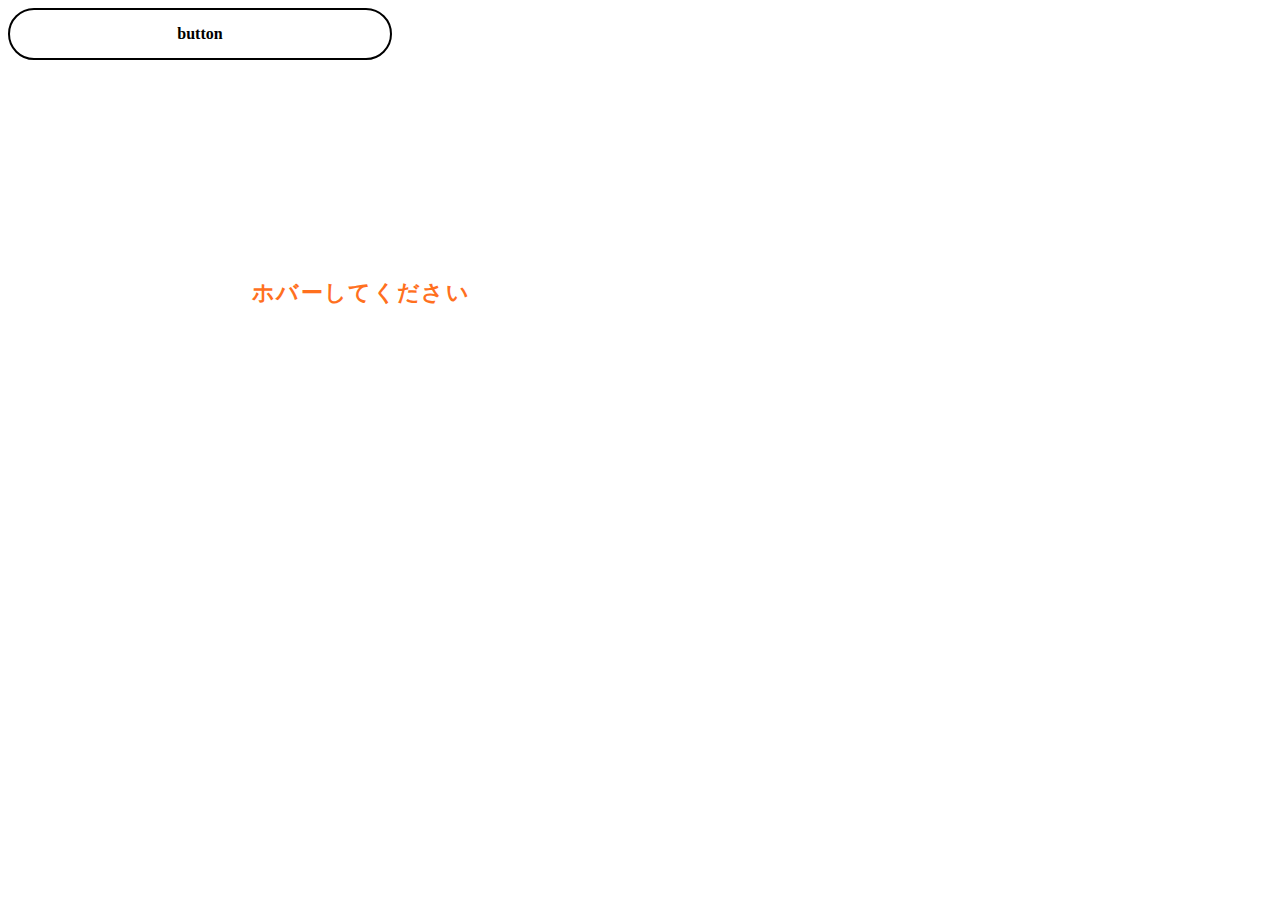
==== about.html @ 1748d76c "add" ====
<!DOCTYPE html>
<html lang="en">
<head>
    <meta charset="UTF-8">
    <meta http-equiv="X-UA-Compatible" content="IE=edge">
    <meta name="viewport" content="width=device-width, initial-scale=1.0">
    <link rel="stylesheet" href="about.css">
    <link rel="icon" href="./icons.png">
    <title>Document</title>
</head>
<body>

    <div class="c-btn">button</div>
     

    <div class="c-bnr"></div>
     
    
    <p class="c-txt">ホバーしてください</p>
</body>
</html>
---- about.css ----
.c-btn,
.c-bnr,
.c-txt {
  cursor: pointer;
  transition: .2s cubic-bezier(0.45, 0, 0.55, 1);
}
 
.c-btn {
  background: #ffffff;
  border: 2px solid #000000;
  border-radius: 60px;
  color: rgb(0, 0, 0);
  display: block;
  font-weight: bold;
  max-width: 300px;
  padding: 15px 40px;
  text-align: center;
}
 

.c-bnr {
  background: url(../img/btn-bnr.jpg)no-repeat center center / cover;
  display: inline-block;
  width: 240px;
  height: 240px;
}
 
.c-txt {
  color: #ff701e;
  display: inline-block;
  font-size: 22px;
  font-weight: bold;
  letter-spacing: 0.06em;
}

 
.c-txt.marker {
  position: relative;
  z-index: 1;
  padding: 0 10px;
}
.c-txt.marker::before {
  background: #ff701e;
  content: "";
  display: block;
  width: 100%;
  height: 100%;
  position: absolute;
  left: 0;
  bottom: 0;
  margin: auto;
  transform: scale(0, 1);
  transform-origin: right top;
  transition: transform .3s;
  z-index: -1;
}
.c-txt.marker:hover {
  color: #fff;
}
.c-txt.marker:hover::before {
  transform-origin: left top;
  transform: scale(1, 1);
}
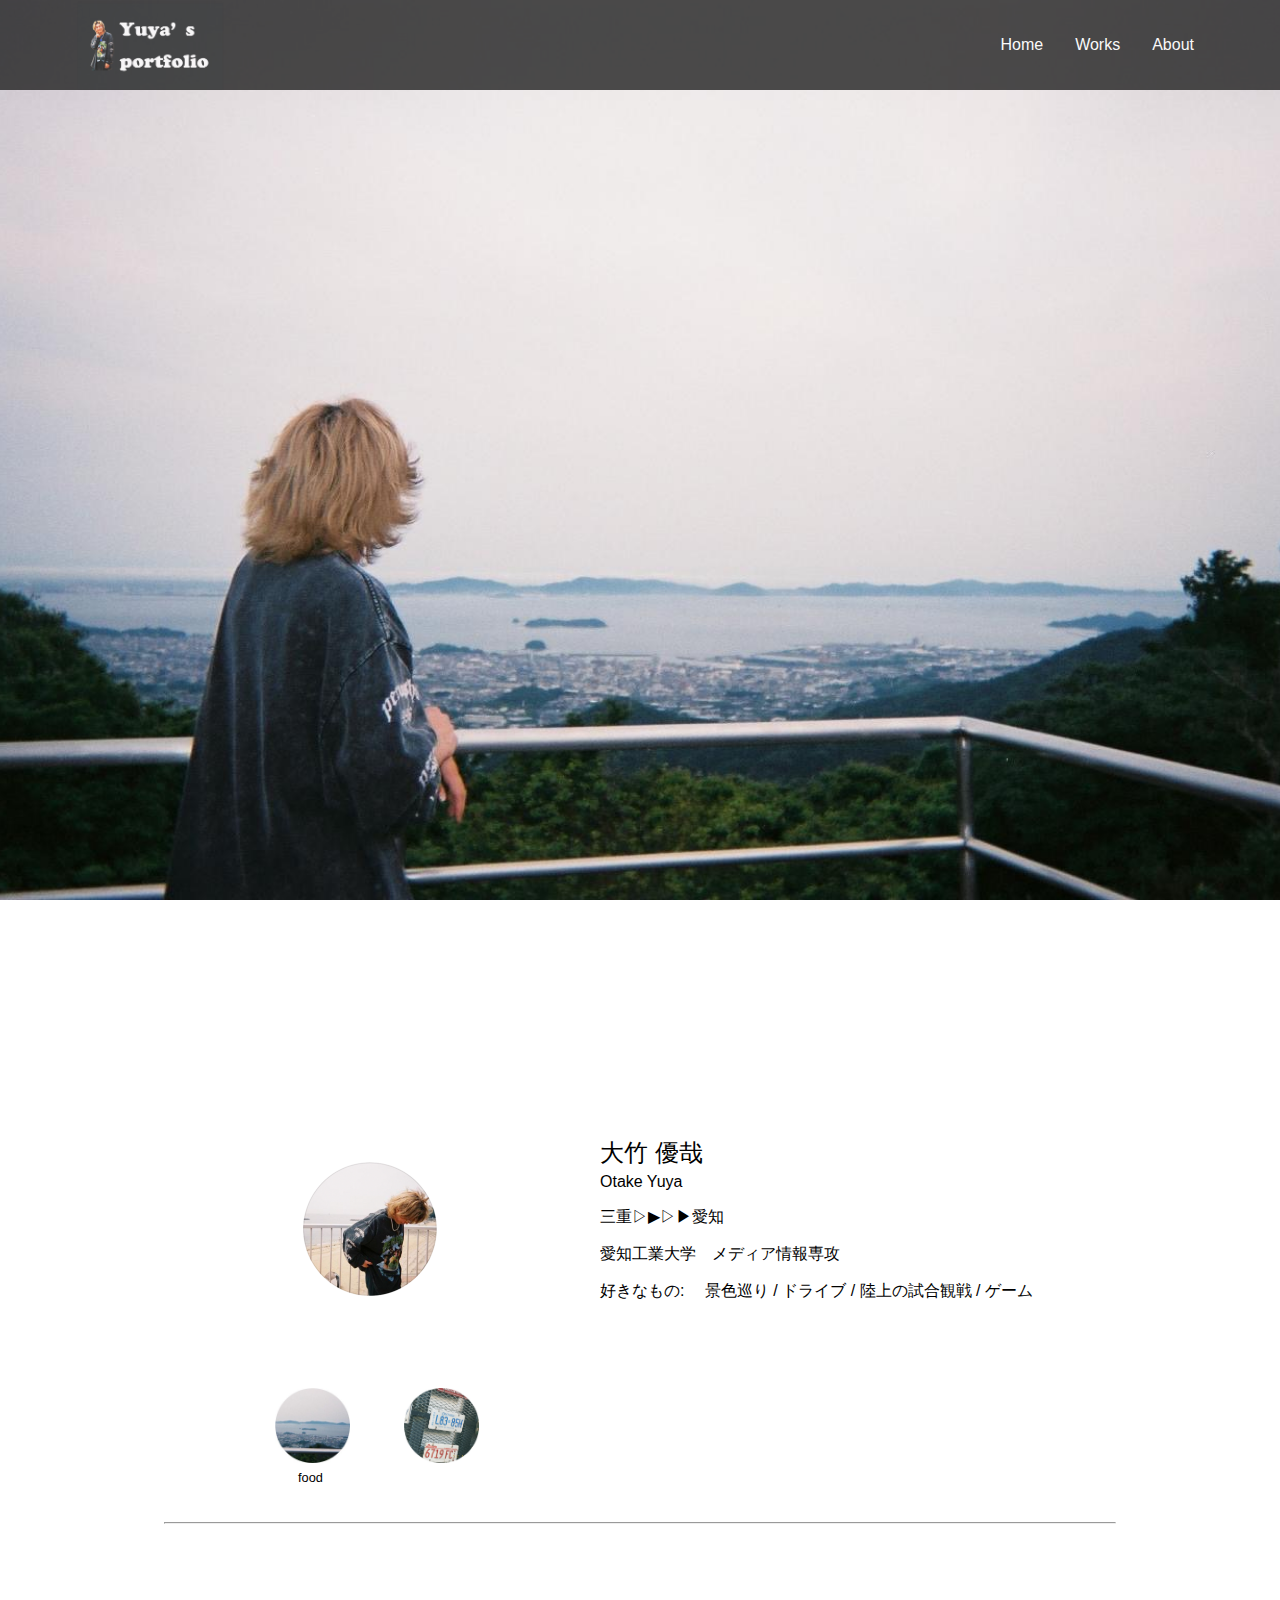
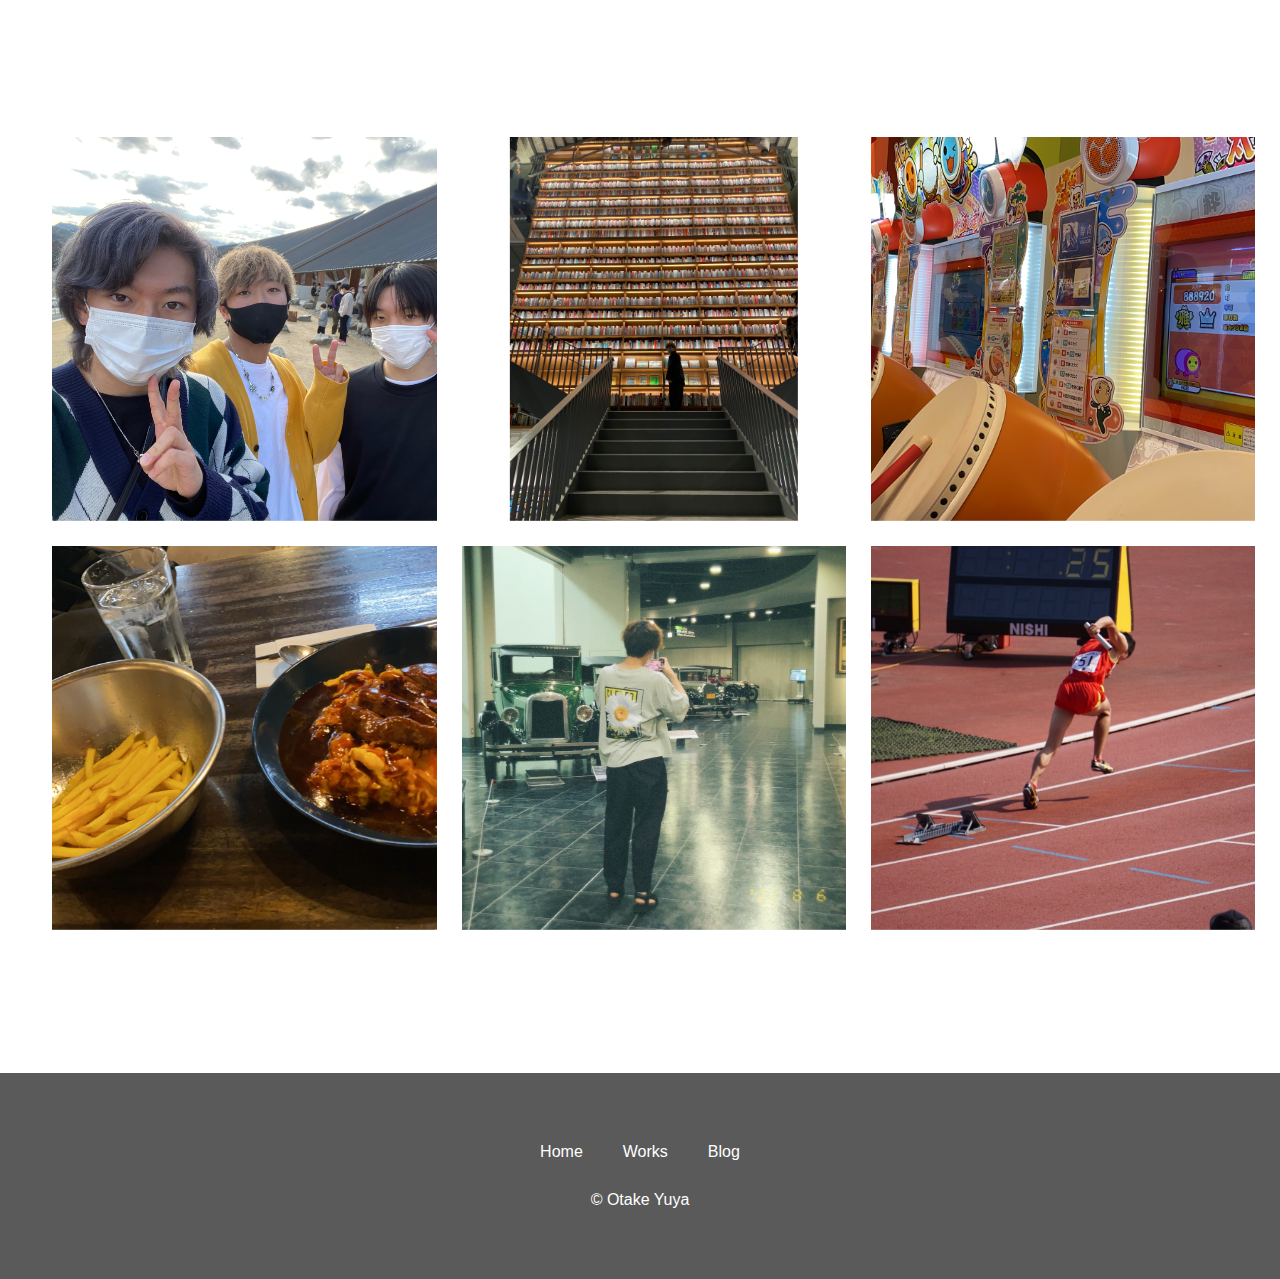
==== commit 39c6e36a: "fini" ====
--- a/about.html
+++ b/about.html
@@ -5,17 +5,134 @@
     <meta http-equiv="X-UA-Compatible" content="IE=edge">
     <meta name="viewport" content="width=device-width, initial-scale=1.0">
     <link rel="stylesheet" href="about.css">
+    <link rel="stylesheet" href="about.js">
     <link rel="icon" href="./icons.png">
     <title>Document</title>
 </head>
 <body>
 
-    <div class="c-btn">button</div>
-     
+    <header class="global-nav">
+        <div class="container">
+            <div>
+                <a class="header_logo" href="./home.html">
+                    <h1 id="logo"><img src="./image/Yuya-logo.png" alt="logo" width="17%"></h1>
+                </a>
+            </div>
+        <nav class="head">     
+          <ul>
+            <li><a href="./home.html">Home</a></li>
+            <li><a href="./works.html">Works</a></li>
+            <li><a href="./about.html">About</a></li>
+           </ul>
+        </nav>
+       </div>
+    </header>
+    <main>
 
-    <div class="c-bnr"></div>
-     
-    
-    <p class="c-txt">ホバーしてください</p>
+        <div class="me">
+            <p></p>
+        </div>
+        <div class="animate three">
+            <span>A</span><span>b</span><span>o</span><span>u</span><span>t</span>
+        </div>
+        <div class="wrapper">
+            <div class="profile">
+                    <img src="./profile.png" id="photo">
+                    <div class="profile_img2">
+                        <a class="sea" href="https://www.instagram.com/stories/highlights/17972788663651148/">
+                            <img src="./se.jpg" width="75" id="photo1">
+                           </a>
+                        <a href="https://www.instagram.com/stories/highlights/17959626817896592/">
+                            <img src="./number.jpg" width="75" id="photo2">
+                           </a>
+                           <div class="text1">
+                                <p>food</p>
+                           </div>
+                           <div class="textdou2">
+                            <p>holiday</p>
+                    </div>
+            </div>
+        </div>
+        <div class="profile_text">
+            <p id="yuya"> 大竹 優哉</p>
+            <p id="name">Otake Yuya</p>
+            <p>三重▷▶︎▷▶愛知</p>
+            <p>愛知工業大学　メディア情報専攻</p>
+            <p>好きなもの:　 景色巡り / ドライブ / 陸上の試合観戦 / ゲーム</p>
+        </div>
+        <hr id="bar" width="950">
+        <!-- -------------------- -->
+        <div class="insta"  >
+            <div>
+                <a>
+                    <img src="./image/nb/a.jpg.jpg" class="img-circle">
+                    <span class="fa-stack fa-lg">
+                      <i class="fa fa-circle fa-stack-2x"></i>
+                      <i class="fa fa-times fa-stack-1x fa-inverse"></i>
+                    </span>
+                </a>
+            </div>
+        
+            <div>
+                <a>
+                    <img src="./image/nb/ani.jpg" class="img-circle">
+                    <span class="fa-stack fa-lg">
+                      <i class="fa fa-circle fa-stack-2x"></i>
+                      <i class="fa fa-times fa-stack-1x fa-inverse"></i>
+                    </span>
+                </a>
+            </div>
+        
+            <div>
+                <a>
+                    <img src="./image/nb/IMG_2251.JPG" class="img-circle">
+                    <span class="fa-stack fa-lg">
+                      <i class="fa fa-circle fa-stack-2x"></i>
+                      <i class="fa fa-times fa-stack-1x fa-inverse"></i>
+                    </span>
+                </a>
+            </div>
+        
+            <div>
+                <a>
+                    <img src="./image/nb/IMG_4107.JPG" class="img-circle">
+                    <span class="fa-stack fa-lg">
+                      <i class="fa fa-circle fa-stack-2x"></i>
+                      <i class="fa fa-times fa-stack-1x fa-inverse"></i>
+                    </span>
+                </a>
+            </div>
+        
+            <div>
+                <a>
+                    <img src="./image/nb/n.jpgn.jpg" class="img-circle">
+                    <span class="fa-stack fa-lg">
+                      <i class="fa fa-circle fa-stack-2x"></i>
+                      <i class="fa fa-times fa-stack-1x fa-inverse"></i>
+                    </span>
+                </a>
+            </div>
+        
+            <div>
+                <a>
+                    <img src="./image/nb/x.jpg" class="img-circle">
+                    <span class="fa-stack fa-lg">
+                      <i class="fa fa-circle fa-stack-2x"></i>
+                      <i class="fa fa-times fa-stack-1x fa-inverse"></i>
+                    </span>
+                </a>
+            </div>
+        
+        </div>
+        <div class="footer02">
+            <ul class="menu">
+            <li><a href="./home.html">Home</a></li>
+            <li><a href="./works.html">Works</a></li>
+            <li><a href="https://www.instagram.com/y.u.y.a.08/">Blog</a></li>
+            </ul>
+            <p class="copyright">
+            &copy; Otake Yuya
+            </p>
+    </main>
 </body>
-</html>+</html>
--- a/about.css
+++ b/about.css
@@ -1,63 +1,405 @@
-.c-btn,
-.c-bnr,
-.c-txt {
-  cursor: pointer;
-  transition: .2s cubic-bezier(0.45, 0, 0.55, 1);
-}
+html {
+    /* スムーススクロール用 */
+    cursor: url();
+    text-decoration: none;
+    scroll-behavior: smooth;
+    list-style: none;
+    
+  }
+ body {
+  margin: 0;
+  padding: 0;
+  font-family: "Avenir Next", Avenir, "Helvetica Neue", Helvetica, Arial, "Yu Gothic", "Hiragino Sans", sans-serif;
+ }
+   
+  
+
  
-.c-btn {
-  background: #ffffff;
-  border: 2px solid #000000;
-  border-radius: 60px;
-  color: rgb(0, 0, 0);
-  display: block;
-  font-weight: bold;
-  max-width: 300px;
-  padding: 15px 40px;
-  text-align: center;
-}
+
+header {
+    position: fixed;
+    width: 100%;
+    top: 0;
+    left: 0;
+    background-color: rgb(33, 33, 33);
+    z-index: 9999; /*重なりを調整*/
+    opacity: 0.8;
+  }
+  
+  .container {
+    width: 1200px;
+    max-width: 100%;
+    margin: 0 auto;
+  }
+  
+
+  header .container {
+    display: flex;
+    align-items: center;
+    height: 90px;
+  }
+  
+  header .container h1 {
+    font-weight: normal;
+    font-size: 2.5rem;
+    flex: 1;
+    padding-left: 1rem;
+  }
+  
+  header .container nav ul {
+    display: flex;
+    margin-right: 30px;
+  }
+  
+  header .container nav ul li {
+    list-style: none;
+    padding: 1rem 1rem;
+  }
+  
+  header .container nav ul li a{
+   color: rgb(255, 255, 255); 
+   padding-bottom: 10px;
  
-
-.c-bnr {
-  background: url(../img/btn-bnr.jpg)no-repeat center center / cover;
-  display: inline-block;
-  width: 240px;
-  height: 240px;
-}
+   text-decoration: none;
+   background:
+      linear-gradient(currentColor 0 0) 0 100% /var(--d, 0%) 3px no-repeat,
+      linear-gradient(90deg, transparent 50%, currentColor 0) bottom /calc(2*var(--d, 0%)) 3px no-repeat;
+    transition:0.5s;
+  }
+
+  
+  header .container nav ul li a:hover{
+    color: rgb(250, 57, 57);
+    --d: 51%;
+}
+  
+  header .container #logo {
+    margin-top: 38px;
+    margin-left: 20px;
+  }  
+
+  .me {
+    background-image: url(./image/D4A63040-1418-4167-94FE-35731B7A6A6E.jpg);
+    position: relative;
+    min-height: 100%;
+    height: 420px;
+    background-size: cover;
+    background-attachment: fixed;
+    background-repeat: no-repeat;
+    background-position: center center;
+    z-index: 2;
+    padding: 20em 0em;
+  } 
+  .about-text {
+    position: relative;
+
+  }
+  .profile {
+    margin-top: 10px;
+  }
+  #photo {
+    position: relative;
+    width: 10.5%;
+    top: 92px;
+    left: 303px;
+  }
+  .profile_img2 {
+    margin-top: 180px;
+    margin-left:275px;
+  }
+  #photo1 {
+  
+  }
+  #photo2 {
+    margin-left: 50px;
+  
+  }
+  
+  .profile_img2 .sea {
+    text-decoration: none;
+  }
  
-.c-txt {
-  color: #ff701e;
-  display: inline-block;
-  font-size: 22px;
-  font-weight: bold;
-  letter-spacing: 0.06em;
-}
-
+  .profile_img2 {
+  animation-name:updown1;   /* アニメーション名の指定 */
+  animation-delay:0s;   /* アニメーションの開始時間指定 */
+  animation-duration: 3s;   /* アニメーション動作時間の指定 */
+  animation-timing-function: ease-in-out;  /* アニメーションの動き指定（徐々に早く）*/
+  animation-iteration-count: infinite; 
+  }
+  @keyframes updown1 {
+  0% {
+  transform: translateY(0);
+  }
+  50% {
+  transform: translateY(-20px);
+  }
+  100% {
+  transform: translateY(0);
+  }
+  }
+.profile_box {
+  position: relative;
+  left: 300px;
+}
+.text1 {
+  font-size: 0.8em;
+  margin-top: -10px;
+  margin-left: 23px;
+}
+.textdou2 {
+  font-size: 0.8em;
+  position: absolute;
+  top: 71px;
+  left: 144.5px;
+
+}
+.profile_box {
+  padding: 0;
+  margin: 0;
+}
+.profile_text {
+  margin-top: -372px;
+  margin-left: 600px;
+}
+.profile_text #yuya {
+  font-size: 1.5em;
+}
+.profile_text #name {
+  margin-top: -20px;
+}
+
+.animate.three {
+ margin:  0;
+}
+.animate {
+  font-family: 'Amatic SC', cursive;
+      font-size: 130px;
+      margin: 100px 0 0;
+      position: absolute;
+      top: 370px;
+      left: 540px;
+      z-index: 9999;
  
-.c-txt.marker {
+  }
+  
+  .animate span {
+      display: inline-block;
+  }
+  
+  a.repeat {
+    display: inline-block;
+    font-size: 12px;
+    text-transform: none;
+    text-decoration: none;
+    color: orange;
+    padding: 5px 12px;
+    border: 1px solid rgba(0, 0, 0, 0.15);
+    font-weight: normal;
+    margin: 0 0 0 50px;
+    border-radius: 3px;
+    position: relative;
+    bottom: 15px;
+  }
+  
+  a.repeat:hover {
+    background: rgba(0, 0, 0, 0.7);
+    color: white;
+  }
+  
+  .animate span:nth-of-type(2) {
+      animation-delay: .2s;
+  }
+  .animate span:nth-of-type(3) {
+      animation-delay: .4s;
+  }
+  .animate span:nth-of-type(4) {
+      animation-delay: .8s;
+  }
+  .animate span:nth-of-type(5) {
+      animation-delay: 1.2s;
+  }
+  .animate span:nth-of-type(6) {
+      animation-delay: .25s;
+  }
+  .animate span:nth-of-type(7) {
+      animation-delay: .3s;
+  }
+  .animate span:nth-of-type(8) {
+      animation-delay: .35s;
+  }
+  .animate span:nth-of-type(9) {
+      animation-delay: .4s;
+  }
+  .animate span:nth-of-type(10) {
+      animation-delay: .45s;
+  }
+  .animate span:nth-of-type(11) {
+      animation-delay: .5s;
+  }
+  .animate span:nth-of-type(12) {
+      animation-delay: .55s;
+  }
+  .animate span:nth-of-type(13) {
+      animation-delay: .6s;
+  }
+  .animate span:nth-of-type(14) {
+      animation-delay: .65s;
+  }
+  .animate span:nth-of-type(15) {
+      animation-delay: .7s;
+  }
+  .animate span:nth-of-type(16) {
+      animation-delay: .75s;
+  }
+  .animate span:nth-of-type(17) {
+      animation-delay: .8s;
+  }
+  .animate span:nth-of-type(18) {
+      animation-delay: .85s;
+  }
+  .animate span:nth-of-type(19) {
+      animation-delay: .9s;
+  }
+  .animate span:nth-of-type(20) {
+      animation-delay: .95s;
+  }
+  
+  
+  .three span {
+    
+      color: #b10e81;
+      opacity: 0;
+      transform: translate(-300px, 0) scale(0);
+      animation: sideSlide .5s forwards;
+      z-index: 10000;
+  }
+  
+  @keyframes sideSlide {
+      60% {
+          transform: translate(20px, 0) scale(1);
+          color: #5fb7e3;
+      }
+  
+      80% {
+          transform: translate(20px, 0) scale(1);
+          color: #3df4ab;
+      }
+  
+      99% {
+          transform: translate(0) scale(1.2);
+          color: #ffffff;
+      }
+  
+      100% {
+          transform: translate(0) scale(1);
+          opacity: 1;
+          color: #000000;
+      }
+  }
+#bar {
+  margin-top: 220px;
+}
+
+
+
+
+
+
+
+
+/* ---------------------- */
+
+
+
+.insta {
+  margin-top: 200px;
+  margin-left: 40px;
+  display: flex;
+  display: -webkit-flex;
+  flex-wrap: wrap;
+  -webkit-flex-wrap: wrap;
+}
+.insta > div {
   position: relative;
-  z-index: 1;
-  padding: 0 10px;
-}
-.c-txt.marker::before {
-  background: #ff701e;
+  width: 31%;
+  height: auto;
+  margin: 1%;
+  overflow: hidden;
+}
+.insta > div:before {
   content: "";
   display: block;
+  padding-top: 100%;
+}
+.insta > div > a {
+  position: absolute;
+  display: block;
+  top: 0; left: 0px;
   width: 100%;
   height: 100%;
+}
+.insta > div > a img{
   position: absolute;
-  left: 0;
-  bottom: 0;
-  margin: auto;
-  transform: scale(0, 1);
-  transform-origin: right top;
-  transition: transform .3s;
-  z-index: -1;
-}
-.c-txt.marker:hover {
-  color: #fff;
-}
-.c-txt.marker:hover::before {
-  transform-origin: left top;
-  transform: scale(1, 1);
-}+  top: 50%;
+  left: 50%;
+  -webkit-transform: translate(-50%, -50%);
+  -ms-transform: translate(-50%, -50%);
+  transform: translate(-50%, -50%);
+  width: auto;
+  height: 100%;
+}
+
+
+
+.insta > div > a > span {/*classがfaのアイコンに対して*/
+  position: absolute;
+  top: 10%;
+  right: -5%;
+  -ms-transform: translate(-50%,-50%);
+  -webkit-transform: translate(-50%,-50%);
+  transform: translate(-50%,-50%);
+  margin:0;/*余計な隙間を除く*/
+  padding:0;/*余計な隙間を除く*/
+  font-size: 12px;/*サイズ*/
+  color: rgba(255, 255, 255, 0.6);/*半透明*/
+}
+
+
+.insta > div > a > span i:nth-child(2) {
+  opacity: 0.55;
+  color: red;
+}
+
+.footer02 {
+  opacity: 0.8;
+  color: #ffffff;
+  background: #313131;
+  text-align: center;
+  padding: 70px 50px;
+  margin-top: 130px;
+ }
+ .footer02 a {
+  color: rgb(255, 255, 255);
+  text-decoration: none;
+  margin: 20px;
+ }
+ .footer02 a:hover {
+  text-decoration: underline;
+ }
+ .footer02 .menu {
+  margin: 0;
+  padding: 0;
+  list-style: none;
+  display: flex;
+  flex-wrap: wrap;
+  justify-content: center;
+ }
+ .footer02 .menu li {
+  margin: 0;
+  padding: 0 0px;
+ }
+ .footer02 .copyright {
+  margin: 0;
+  margin-top: 30px;
+  padding: 0px 0 0 0;
+ }
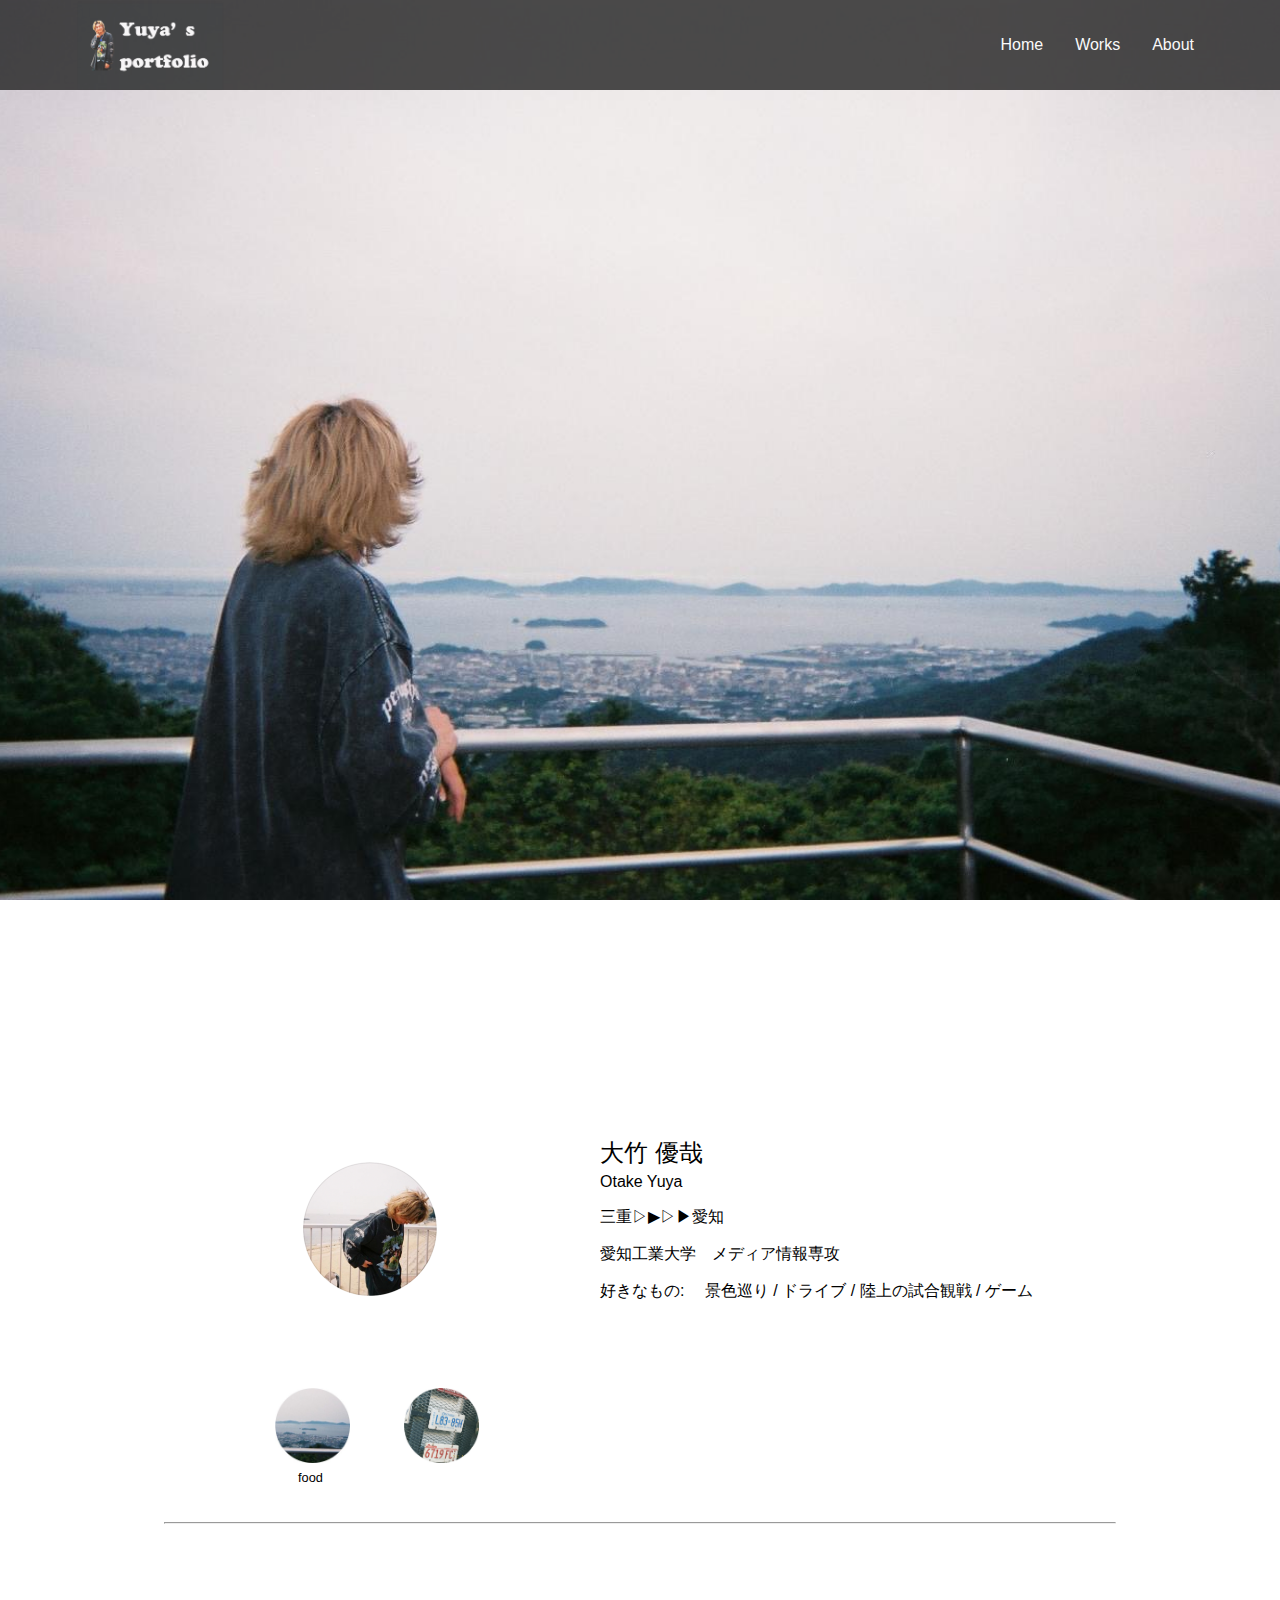
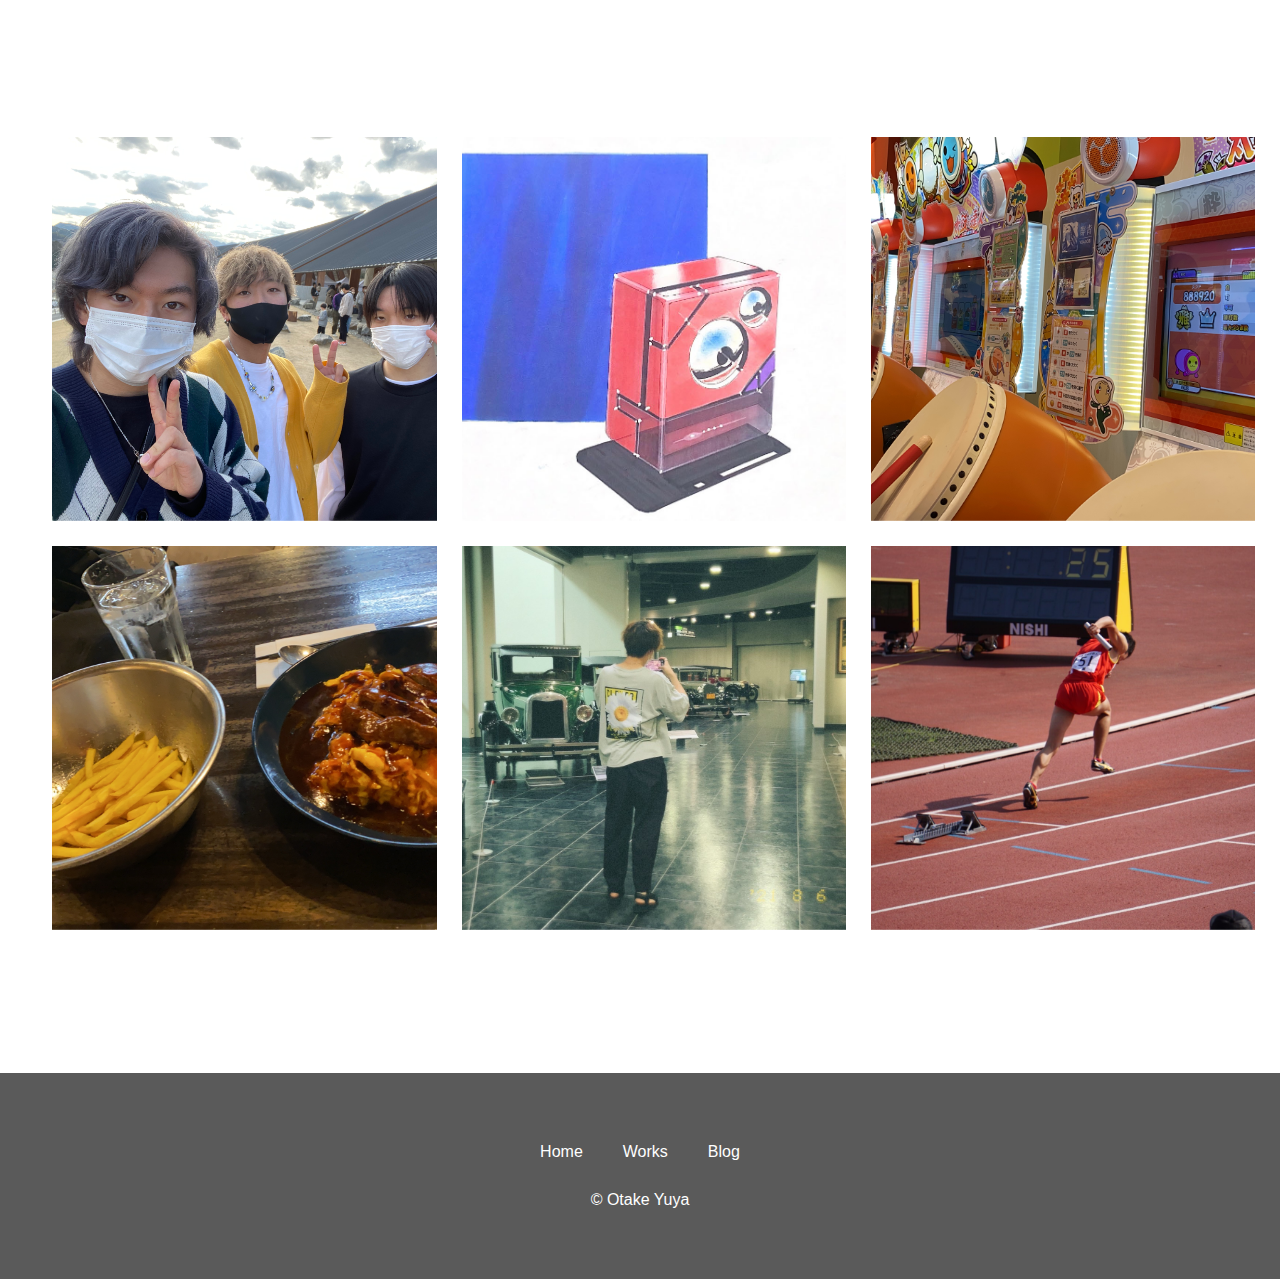
==== commit cf6d01a5: "fin2" ====
--- a/about.html
+++ b/about.html
@@ -75,7 +75,7 @@
         
             <div>
                 <a>
-                    <img src="./image/nb/ani.jpg" class="img-circle">
+                    <img src="./image/IMG_4644.jpg" class="img-circle">
                     <span class="fa-stack fa-lg">
                       <i class="fa fa-circle fa-stack-2x"></i>
                       <i class="fa fa-times fa-stack-1x fa-inverse"></i>
